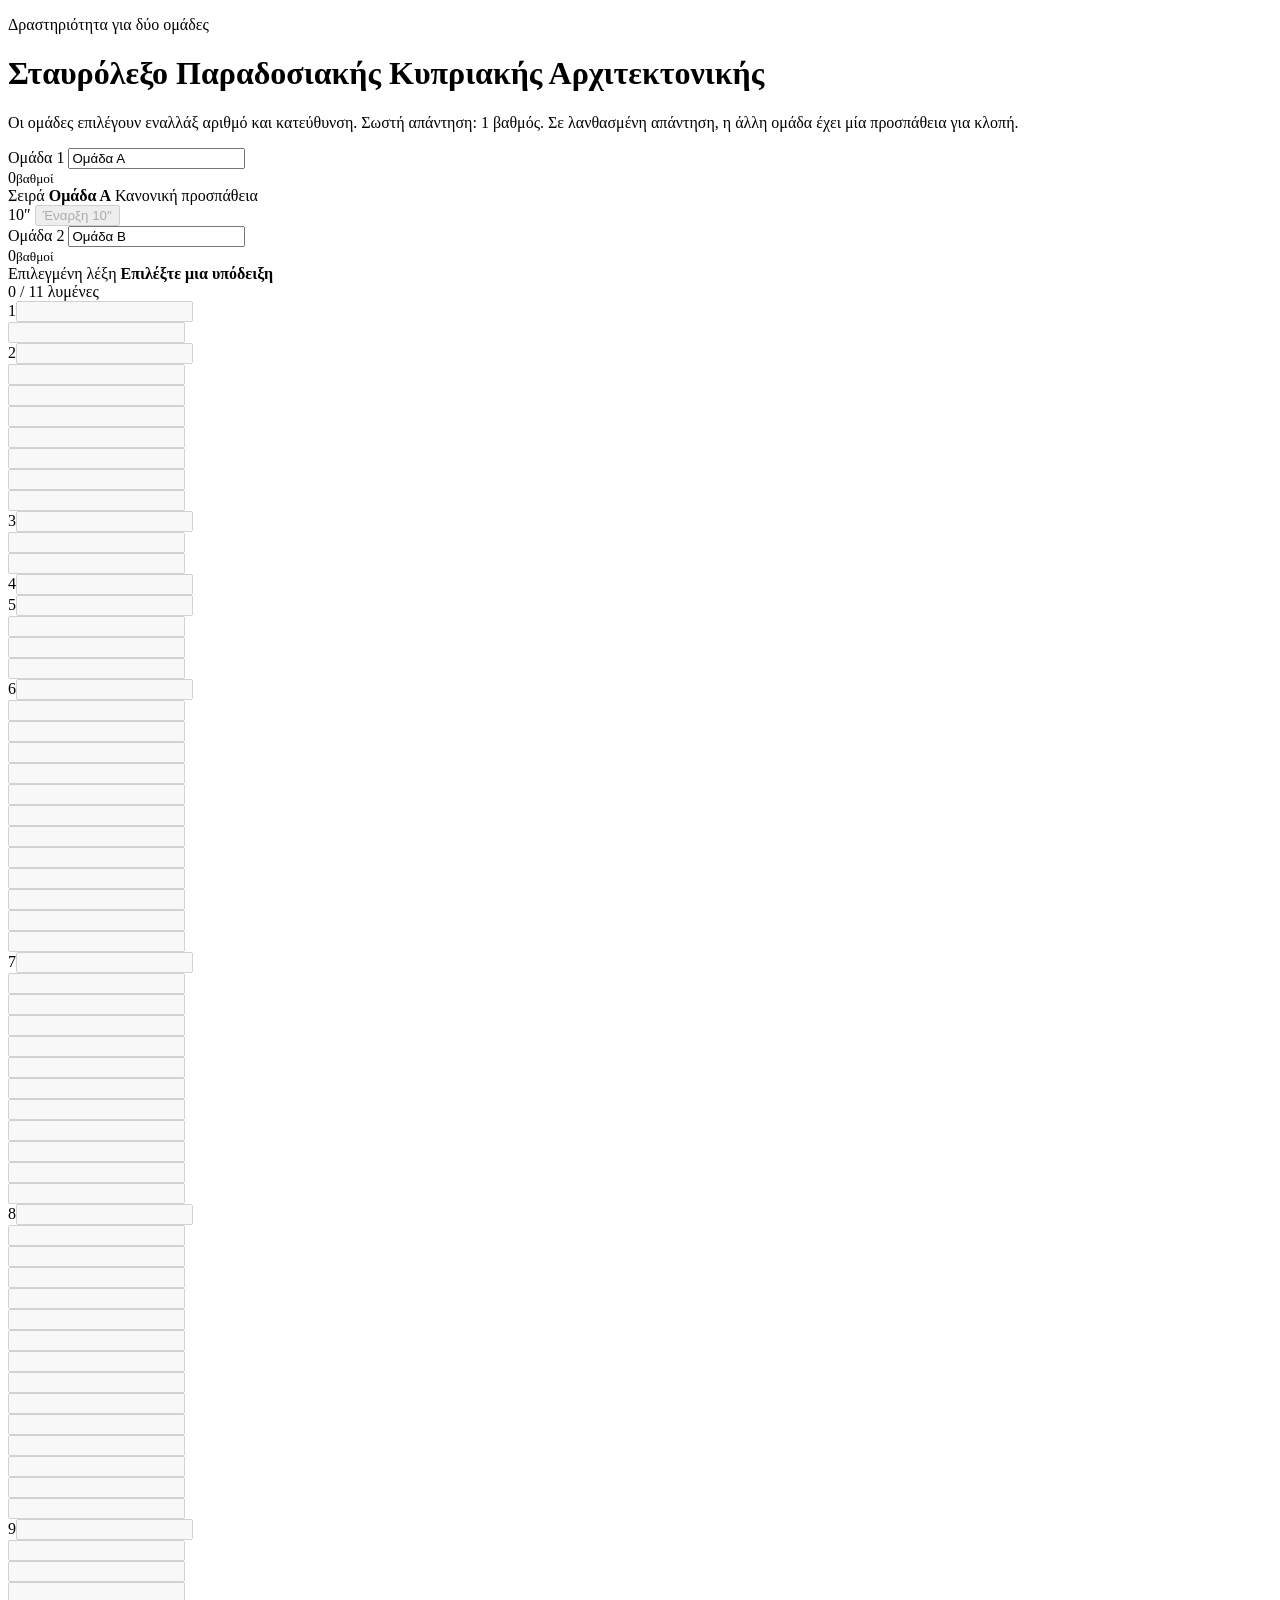
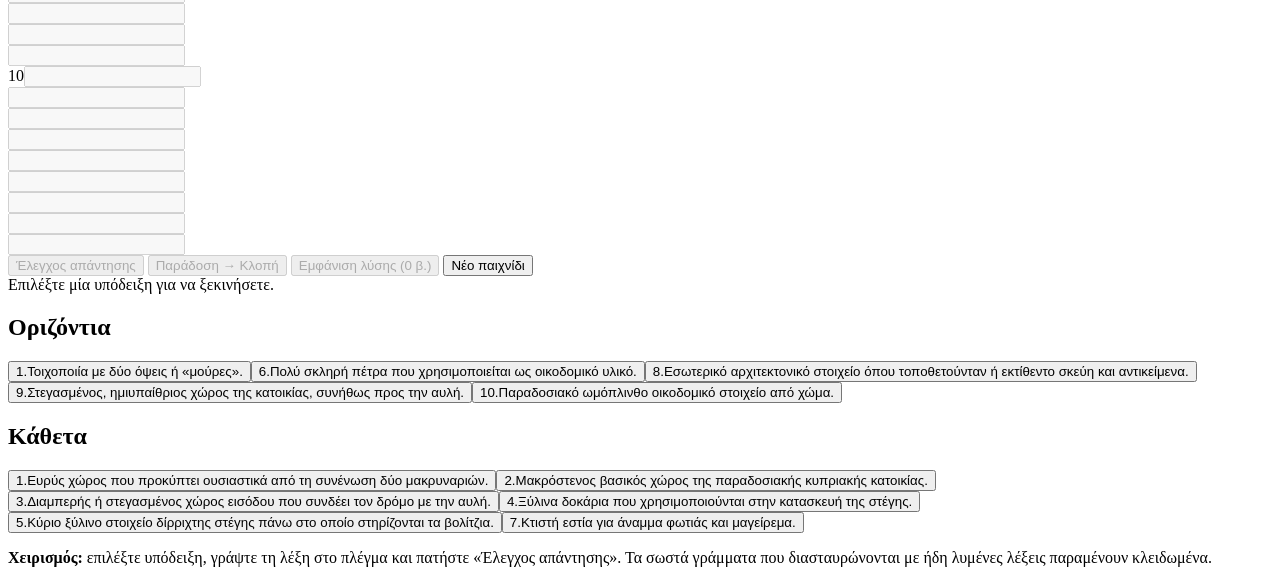
==== index.html @ 7a0cd47f "Add standalone crossword page" ====
<!doctype html>
<html lang="el">
<head>
  <meta charset="utf-8">
  <meta name="viewport" content="width=device-width, initial-scale=1">
  <title>Σταυρόλεξο Παραδοσιακής Κυπριακής Αρχιτεκτονικής</title>
  <link rel="stylesheet" href="style.css">
</head>
<body>
  <main class="app" id="app">
    <header class="hero">
      <div>
        <p class="eyebrow">Δραστηριότητα για δύο ομάδες</p>
        <h1>Σταυρόλεξο Παραδοσιακής Κυπριακής Αρχιτεκτονικής</h1>
        <p class="intro">Οι ομάδες επιλέγουν εναλλάξ αριθμό και κατεύθυνση. Σωστή απάντηση: 1 βαθμός. Σε λανθασμένη απάντηση, η άλλη ομάδα έχει μία προσπάθεια για κλοπή.</p>
      </div>
    </header>

    <section class="scoreboard" aria-label="Βαθμολογία ομάδων">
      <div class="team-card active" id="teamCard0">
        <label for="teamName0">Ομάδα 1</label>
        <input id="teamName0" class="team-name" value="Ομάδα Α" maxlength="30" aria-label="Όνομα πρώτης ομάδας">
        <div class="score"><span id="score0">0</span><small>βαθμοί</small></div>
      </div>
      <div class="turn-card">
        <span class="turn-label">Σειρά</span>
        <strong id="turnText">Ομάδα Α</strong>
        <span class="mode-badge" id="modeBadge">Κανονική προσπάθεια</span>
        <div class="timer-row">
          <span class="timer" id="timer" aria-live="polite">10″</span>
          <button type="button" class="secondary small" id="timerBtn">Έναρξη 10″</button>
        </div>
      </div>
      <div class="team-card" id="teamCard1">
        <label for="teamName1">Ομάδα 2</label>
        <input id="teamName1" class="team-name" value="Ομάδα Β" maxlength="30" aria-label="Όνομα δεύτερης ομάδας">
        <div class="score"><span id="score1">0</span><small>βαθμοί</small></div>
      </div>
    </section>

    <section class="game-layout">
      <div class="board-panel">
        <div class="board-toolbar">
          <div>
            <span class="toolbar-label">Επιλεγμένη λέξη</span>
            <strong id="selectedLabel">Επιλέξτε μια υπόδειξη</strong>
          </div>
          <span id="progressText">0 / 11 λυμένες</span>
        </div>
        <div class="grid-wrap">
          <div id="crossword" class="crossword" role="grid" aria-label="Πλέγμα σταυρολέξου"></div>
        </div>
        <div class="controls">
          <button type="button" class="primary" id="checkBtn" disabled>Έλεγχος απάντησης</button>
          <button type="button" class="secondary" id="passBtn" disabled>Παράδοση → Κλοπή</button>
          <button type="button" class="secondary" id="revealBtn" disabled>Εμφάνιση λύσης (0 β.)</button>
          <button type="button" class="danger" id="resetBtn">Νέο παιχνίδι</button>
        </div>
        <div id="message" class="message info" aria-live="polite">Επιλέξτε μία υπόδειξη για να ξεκινήσετε.</div>
      </div>

      <aside class="clues-panel">
        <section>
          <h2>Οριζόντια</h2>
          <div id="acrossClues" class="clues"></div>
        </section>
        <section>
          <h2>Κάθετα</h2>
          <div id="downClues" class="clues"></div>
        </section>
      </aside>
    </section>

    <footer>
      <p><strong>Χειρισμός:</strong> επιλέξτε υπόδειξη, γράψτε τη λέξη στο πλέγμα και πατήστε «Έλεγχος απάντησης». Τα σωστά γράμματα που διασταυρώνονται με ήδη λυμένες λέξεις παραμένουν κλειδωμένα.</p>
      <p id="finalResult" class="final-result" hidden></p>
    </footer>
  </main>

  <script src="app-core.js"></script>
  <script src="app-render.js"></script>
  <script src="app-game.js"></script>
  <script src="app-init.js"></script>
</body>
</html>
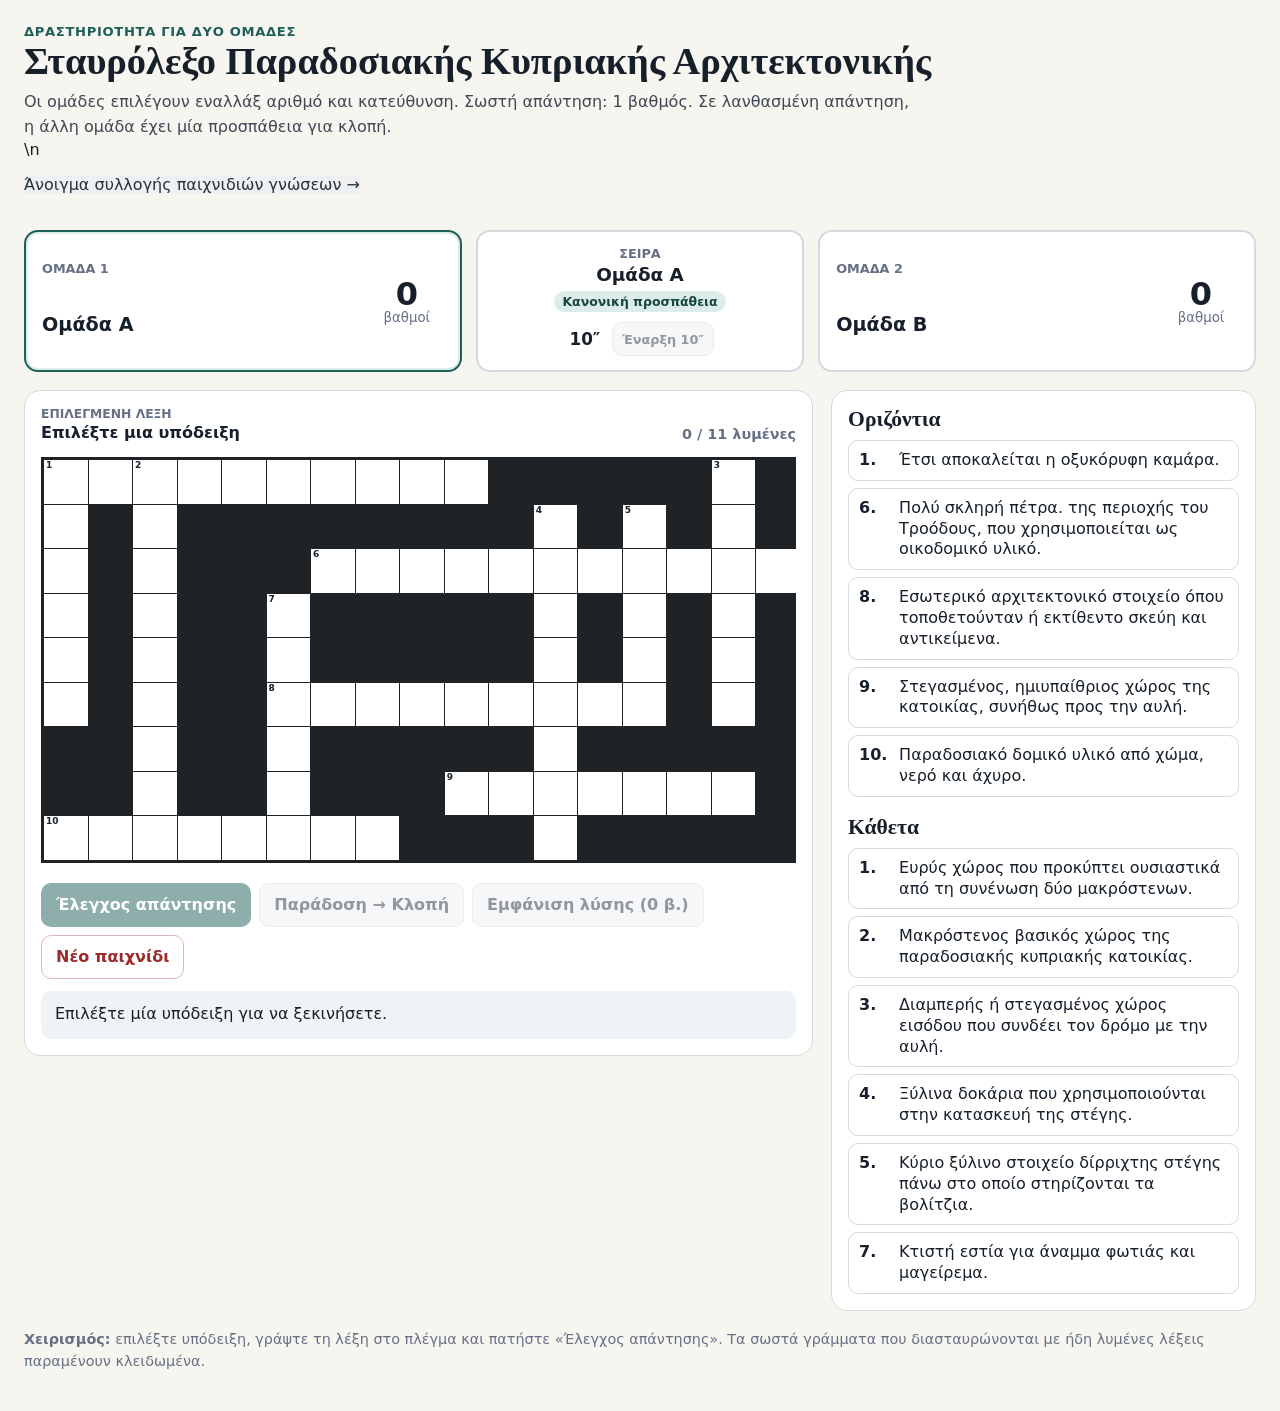
==== commit 7df5b743: "Link crossword to classroom game suite" ====
--- a/index.html
+++ b/index.html
@@ -12,7 +12,7 @@
       <div>
         <p class="eyebrow">Δραστηριότητα για δύο ομάδες</p>
         <h1>Σταυρόλεξο Παραδοσιακής Κυπριακής Αρχιτεκτονικής</h1>
-        <p class="intro">Οι ομάδες επιλέγουν εναλλάξ αριθμό και κατεύθυνση. Σωστή απάντηση: 1 βαθμός. Σε λανθασμένη απάντηση, η άλλη ομάδα έχει μία προσπάθεια για κλοπή.</p>
+        <p class="intro">Οι ομάδες επιλέγουν εναλλάξ αριθμό και κατεύθυνση. Σωστή απάντηση: 1 βαθμός. Σε λανθασμένη απάντηση, η άλλη ομάδα έχει μία προσπάθεια για κλοπή.</p>\n        <p><a class="secondary" href="games/" style="display:inline-block;text-decoration:none">Άνοιγμα συλλογής παιχνιδιών γνώσεων →</a></p>
       </div>
     </header>
 
--- a/style.css
+++ b/style.css
@@ -0,0 +1 @@
+:root{--ink:#17202a;--muted:#667085;--paper:#f7f5ef;--card:#ffffff;--line:#d6d9dd;--accent:#1f5f59;--accent-soft:#dcece9;--gold:#9b6b14;--gold-soft:#f6ecd6;--danger:#9b2c2c;--danger-soft:#f9e1e1;--success:#246b3a;--success-soft:#e0f1e5;--black:#202326;}*{box-sizing:border-box;}body{margin:0;color:var(--ink);background:var(--paper);font-family:system-ui,-apple-system,BlinkMacSystemFont,"Segoe UI",Arial,sans-serif;}button,input{font:inherit;}button{min-height:44px;cursor:pointer;}button:disabled{cursor:not-allowed;opacity:.5;}.app{max-width:1440px;margin:0 auto;padding:24px;}.hero{display:flex;gap:24px;justify-content:space-between;align-items:flex-start;margin-bottom:20px;}.hero h1{margin:2px 0 8px;font-family:Georgia,"Times New Roman",serif;font-size:clamp(1.75rem,3vw,2.7rem);line-height:1.08;}.eyebrow{margin:0;color:var(--accent);font-weight:800;text-transform:uppercase;letter-spacing:.05em;font-size:.82rem;}.intro{max-width:900px;margin:0;color:#3f4854;line-height:1.55;}.scoreboard{display:grid;grid-template-columns:1fr minmax(220px,.75fr) 1fr;gap:14px;margin-bottom:18px;}.team-card,.turn-card{background:var(--card);border:2px solid var(--line);border-radius:14px;padding:14px 16px;}.team-card{display:grid;grid-template-columns:1fr auto;grid-template-areas:"label score" "name score";gap:4px 16px;align-items:center;}.team-card.active{border-color:var(--accent);box-shadow:inset 0 0 0 2px var(--accent-soft);}.team-card label{grid-area:label;color:var(--muted);font-size:.8rem;font-weight:700;text-transform:uppercase;}.team-name{grid-area:name;min-width:0;width:100%;border:0;border-bottom:1px solid transparent;padding:4px 0;color:var(--ink);background:transparent;font-size:1.2rem;font-weight:800;}.team-name:focus{outline:none;border-bottom-color:var(--accent);}.score{grid-area:score;display:flex;flex-direction:column;align-items:center;min-width:74px;}.score span{font-size:2rem;line-height:1;font-weight:900;}.score small{color:var(--muted);}.turn-card{text-align:center;display:flex;flex-direction:column;align-items:center;justify-content:center;gap:3px;}.turn-label{color:var(--muted);font-size:.8rem;text-transform:uppercase;font-weight:700;}.turn-card strong{font-size:1.15rem;}.mode-badge{margin-top:3px;padding:3px 8px;border-radius:999px;background:var(--accent-soft);color:#164741;font-size:.78rem;font-weight:800;}.mode-badge.steal{background:var(--gold-soft);color:#67480f;}.timer-row{display:flex;align-items:center;gap:8px;margin-top:7px;}.timer{min-width:38px;font-variant-numeric:tabular-nums;font-size:1.05rem;font-weight:900;}.game-layout{display:grid;grid-template-columns:minmax(620px,1.3fr) minmax(320px,.7fr);gap:18px;align-items:start;}.board-panel,.clues-panel{background:var(--card);border:1px solid var(--line);border-radius:16px;padding:16px;}.board-toolbar{display:flex;justify-content:space-between;gap:12px;align-items:end;margin-bottom:12px;}.toolbar-label{display:block;color:var(--muted);font-size:.77rem;font-weight:700;text-transform:uppercase;}#selectedLabel{display:block;margin-top:2px;}#progressText{color:var(--muted);font-size:.9rem;font-weight:700;}.grid-wrap{overflow-x:auto;padding:3px 0 8px;}.crossword{--cell:clamp(34px,3.4vw,48px);display:grid;grid-template-columns:repeat(17,var(--cell));grid-template-rows:repeat(9,var(--cell));gap:1px;width:max-content;padding:1px;background:var(--black);border:2px solid var(--black);margin:0 auto;}.cell{position:relative;width:var(--cell);height:var(--cell);background:#fff;}.cell.block{background:var(--black);}.cell input{width:100%;height:100%;border:0;padding:7px 2px 1px;text-align:center;background:transparent;color:var(--ink);font-size:clamp(1.05rem,2.2vw,1.5rem);font-weight:800;text-transform:uppercase;}.cell input:focus{outline:3px solid var(--accent);outline-offset:-3px;}.cell.selected{background:var(--accent-soft);}.cell.crossing{background:#eef5f3;}.cell.locked{background:var(--success-soft);}.cell-number{position:absolute;z-index:2;top:1px;left:2px;font-size:9px;line-height:1;font-weight:800;pointer-events:none;}.controls{display:flex;flex-wrap:wrap;gap:8px;margin-top:12px;}button{border-radius:10px;padding:9px 14px;border:1px solid transparent;font-weight:800;}.primary{background:var(--accent);color:white;}.secondary{background:#eef0f2;color:#28323d;border-color:#d6d9dd;}.danger{background:#fff;color:var(--danger);border-color:#e2b7b7;}.small{min-height:34px;padding:5px 9px;font-size:.8rem;}.message{margin-top:12px;min-height:48px;border-radius:10px;padding:12px 14px;line-height:1.4;}.message.info{background:#eef3f5;}.message.success{background:var(--success-soft);color:#174a28;}.message.warning{background:var(--gold-soft);color:#5b4010;}.message.error{background:var(--danger-soft);color:#7c2222;}.clues-panel{display:grid;grid-template-columns:1fr;gap:18px;}.clues-panel h2{font-family:Georgia,"Times New Roman",serif;margin:0 0 8px;font-size:1.35rem;}.clues{display:grid;gap:7px;}.clue{width:100%;min-height:0;text-align:left;display:grid;grid-template-columns:32px 1fr;gap:8px;padding:9px 10px;border:1px solid var(--line);background:#fff;color:var(--ink);font-weight:500;line-height:1.3;}.clue:hover{border-color:#9ea5ad;}.clue.selected{border-color:var(--accent);background:var(--accent-soft);}.clue.solved{background:var(--success-soft);border-color:#b8d7c1;color:#315c3d;}.clue .n{font-weight:900;}.clue .winner{display:block;margin-top:3px;font-size:.75rem;font-weight:800;color:var(--success);}footer{margin-top:18px;color:var(--muted);line-height:1.5;font-size:.9rem;}.final-result{color:var(--ink);background:var(--gold-soft);border:1px solid #e7d3a8;border-radius:12px;padding:14px;font-size:1rem;}@media (max-width:900px){.app{padding:14px;}.hero{flex-direction:column;gap:10px;}.scoreboard{grid-template-columns:1fr 1fr;}.turn-card{grid-column:1 / -1;grid-row:2;}.game-layout{grid-template-columns:1fr;}.crossword{--cell:38px;margin-left:0;}}@media (max-width:520px){.scoreboard{grid-template-columns:1fr;}.turn-card{grid-column:auto;grid-row:auto;}.board-toolbar{align-items:flex-start;flex-direction:column;}.controls button{flex:1 1 100%;}}
